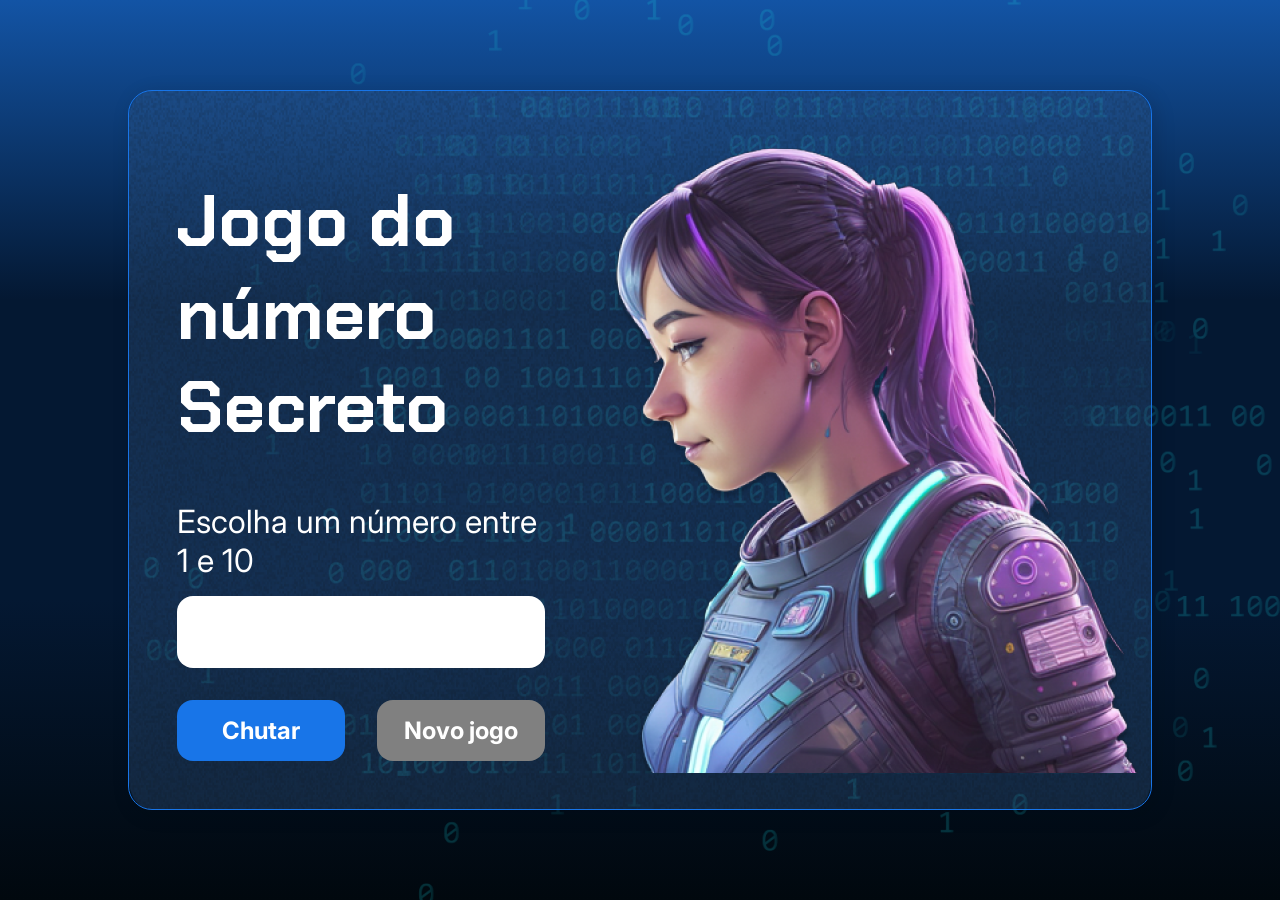
==== logica_de_programação/js-curso-2-aula1/index.html @ 24cd92bd "numero secreto in progress" ====
<!DOCTYPE html>
<html lang="pt-br">

<head>
    <meta charset="UTF-8">
    <meta name="viewport" content="width=device-width, initial-scale=1.0">
    <script src="https://code.responsivevoice.org/responsivevoice.js"></script>
    <link rel="preconnect" href="https://fonts.googleapis.com">
    <link rel="preconnect" href="https://fonts.gstatic.com" crossorigin>
    <link href="https://fonts.googleapis.com/css2?family=Chakra+Petch:wght@700&family=Inter:wght@400;700&display=swap"
        rel="stylesheet">
    <link rel="stylesheet" href="style.css">
    <title>JS Game</title>
</head>

<body>

    <div class="container">
        <div class="container__conteudo">
            <div class="container__informacoes">
                <div class="container__texto">
                    <h1></h1>
                    <p class="texto__paragrafo"></p>
                </div>
                <input type="number" min="1" max="10" class="container__input">
                <div class="chute container__botoes">
                    <button onclick="verificarChute()" class="container__botao">Chutar</button>
                    <button onclick="" id="reiniciar" class="container__botao" disabled>Novo jogo</button>
                </div>
            </div>
            <img src="./img/ia.png" alt="Uma pessoa olhando para a esquerda" class="container__imagem-pessoa" />
        </div>
    </div>




    <script src="app.js" defer></script>
</body>

</html>
---- logica_de_programação/js-curso-2-aula1/style.css ----
* {
    box-sizing: border-box;
    margin: 0;
    padding: 0;
    color: white;
}

body {
    background: linear-gradient(#1354A5 0%, #041832 33.33%, #041832 66.67%, #01080E 100%);
    height: 100vh;
    display: flex;
    align-items: center;
    justify-content: center;
}


body::before {
    background-image: url("img/code.png");
    background-repeat: no-repeat;
    background-position: right;
    content: "";
    display: block;
    position: absolute;
    width: 100%;
    height: 100%;
    opacity: 0.4;
}

.container {
    width: 80%;
    height: 80%;
    display: flex;
    align-items: center;
    justify-content: space-between;
    border-radius: 24px;
    border: 1px solid #1875E8;
    box-shadow: 4px 4px 20px 0px rgba(1, 8, 14, 0.15);
    background-image: url("img/Ruido.png");
    background-size: 100% 100%;
    position: relative;
}


.container__conteudo {
    display: flex;
    align-items: center;
    position: absolute;
    bottom: 0;
}

.container__informacoes {
    flex: 1;
    padding: 3rem;
}

.container__botao {
    border-radius: 16px;
    background: #1875E8;
    padding: 16px 24px;
    width: 100%;
    font-size: 24px;
    font-weight: 700;
    border: none;
    margin-top: 2rem;
}

.container__texto {
    margin: 16px 0 16px 0;
}

.container__texto-azul {
    color: #1875E8;
}

.container__input {
    width: 100%;
    height: 72px;
    border-radius: 16px;
    background-color: #FFF;
    border: none;
    color: #1875E8;
    padding: 2rem;
    font-size: 24px;
    font-weight: 700;
    font-family: 'Inter', sans-serif;
}

.container__botoes {
    display: flex;
    gap: 2em;
}

h1 {
    font-family: 'Chakra Petch', sans-serif;
    font-size: 72px;
    padding-bottom: 3rem;
}

p,
button {
    font-family: 'Inter', sans-serif;
}

.texto__paragrafo {
    font-size: 32px;
    font-weight: 400;
}

button:disabled {
    background-color: gray;
}

@media screen and (max-width: 1250px) {

    h1 {
        font-size: 50px;
    }

    .container__botao {
        font-size: 16px;
    }


    .texto__paragrafo {
        font-size: 24px;
    }

    .container__imagem-pessoa {
        display: none;
    }

    .container__conteudo {
        display: block;
        position: inherit;
    }

    .container__informacoes {
        padding: 1rem
    }
}
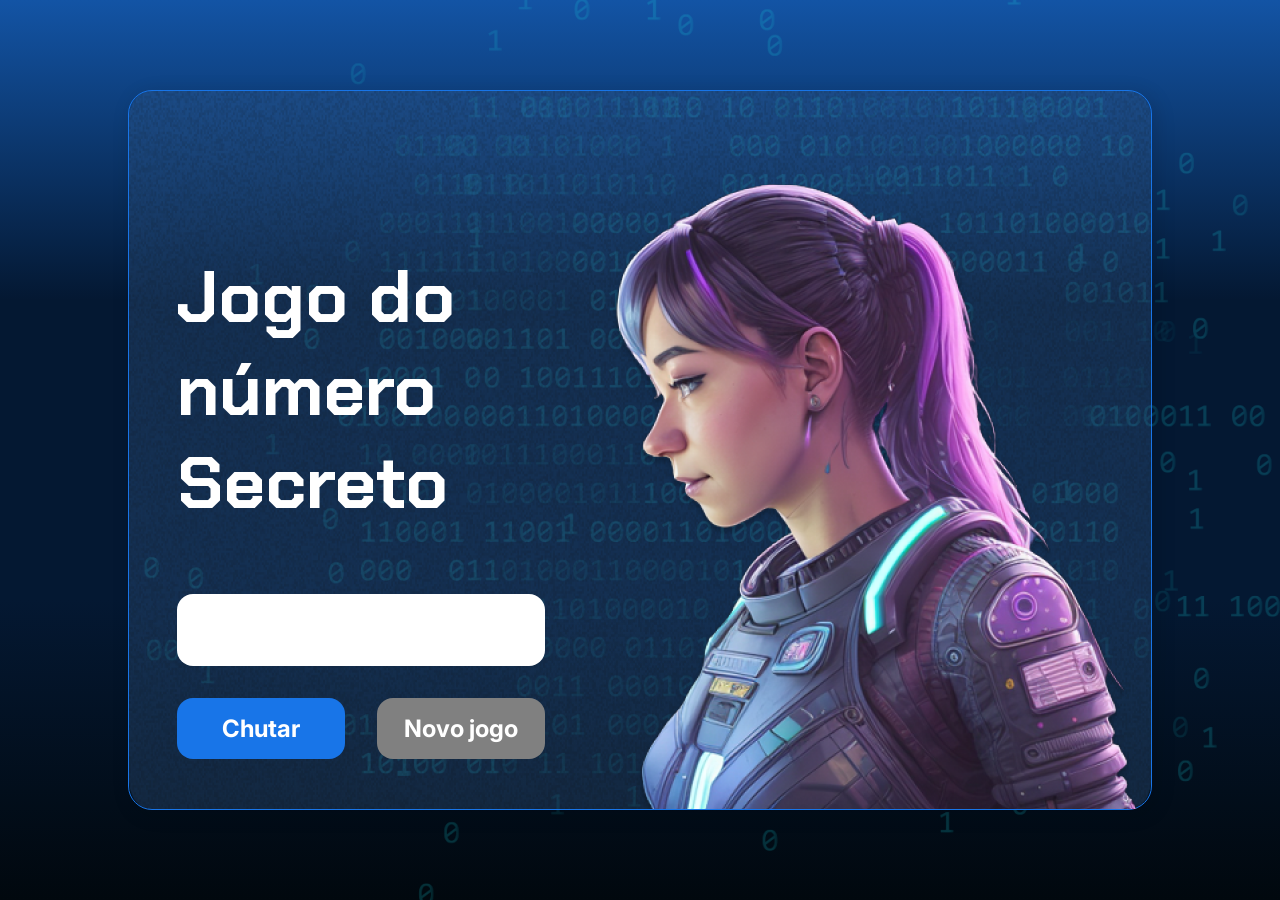
==== commit 61f91d57: "numero secreto completed" ====
--- a/logica_de_programação/js-curso-2-aula1/index.html
+++ b/logica_de_programação/js-curso-2-aula1/index.html
@@ -25,7 +25,7 @@
                 <input type="number" min="1" max="10" class="container__input">
                 <div class="chute container__botoes">
                     <button onclick="verificarChute()" class="container__botao">Chutar</button>
-                    <button onclick="" id="reiniciar" class="container__botao" disabled>Novo jogo</button>
+                    <button onclick="novoJogo()" id="reiniciar" class="container__botao" disabled>Novo jogo</button>
                 </div>
             </div>
             <img src="./img/ia.png" alt="Uma pessoa olhando para a esquerda" class="container__imagem-pessoa" />
